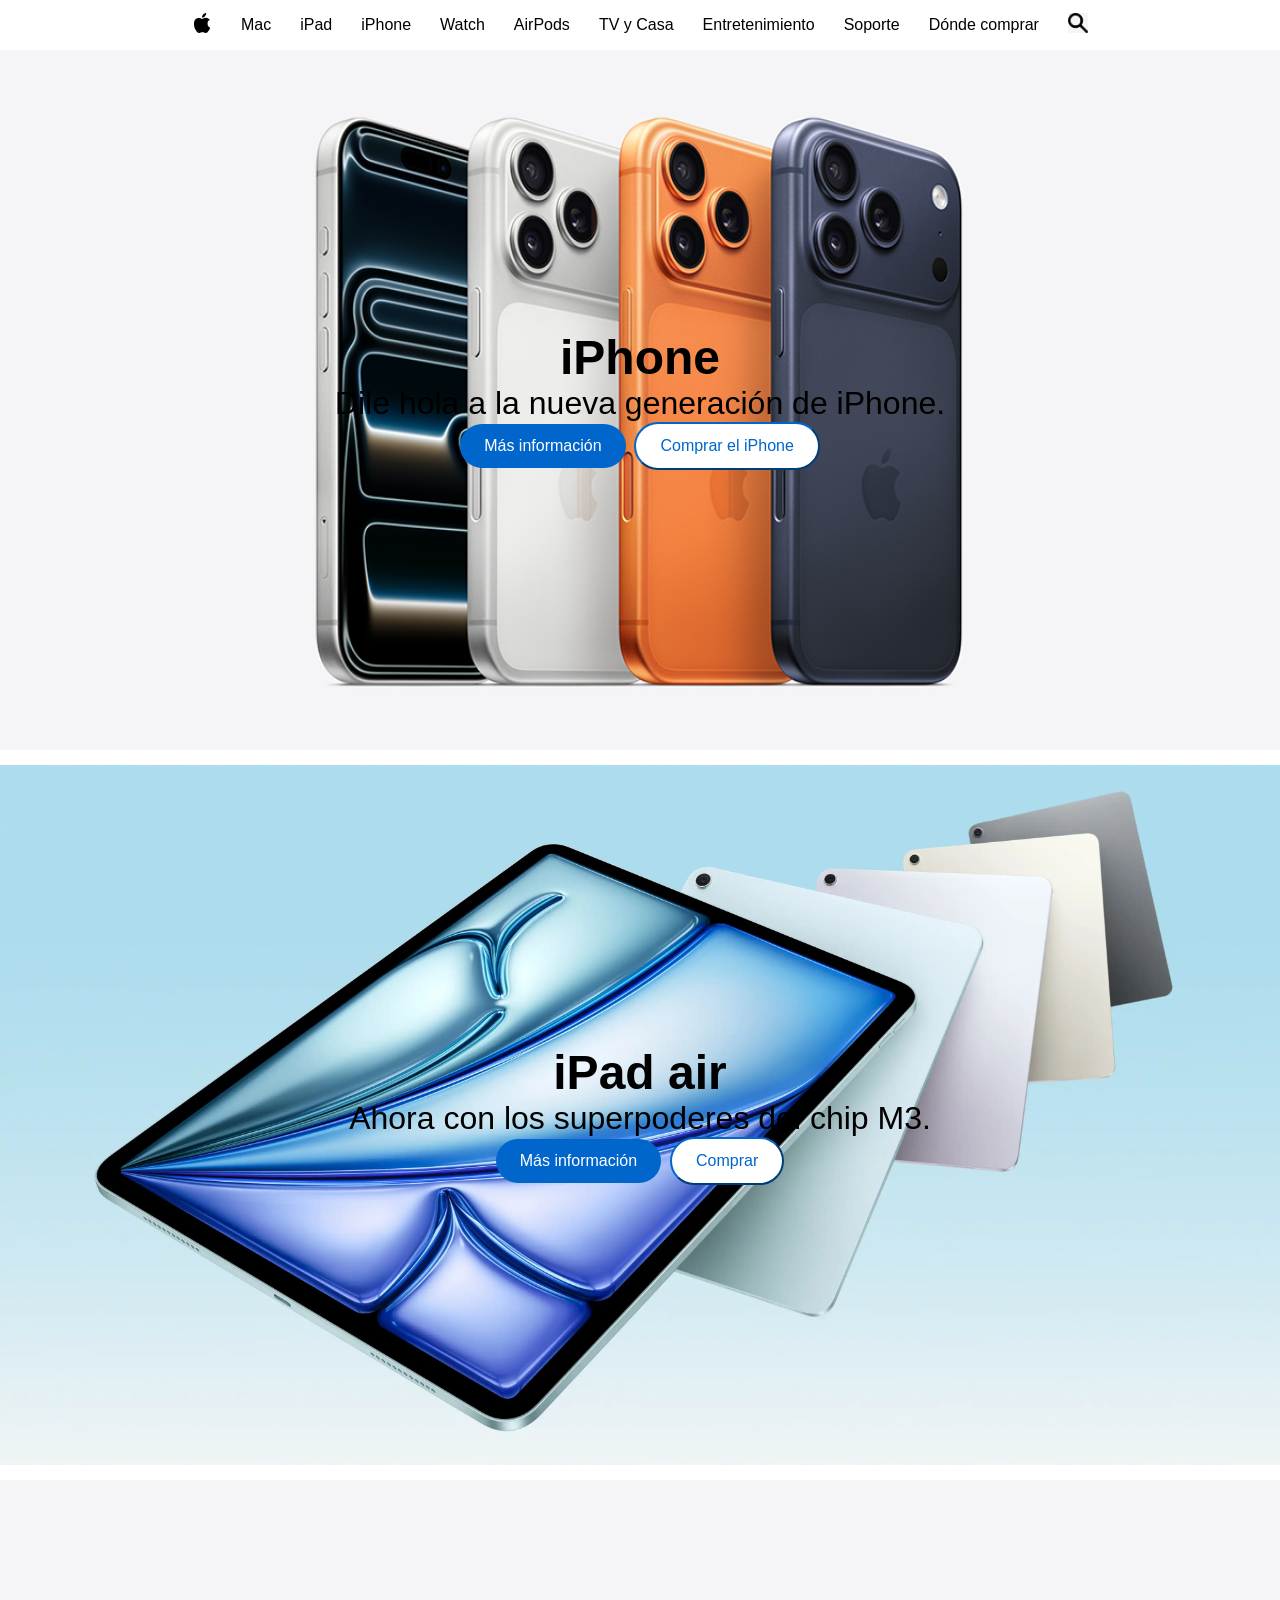
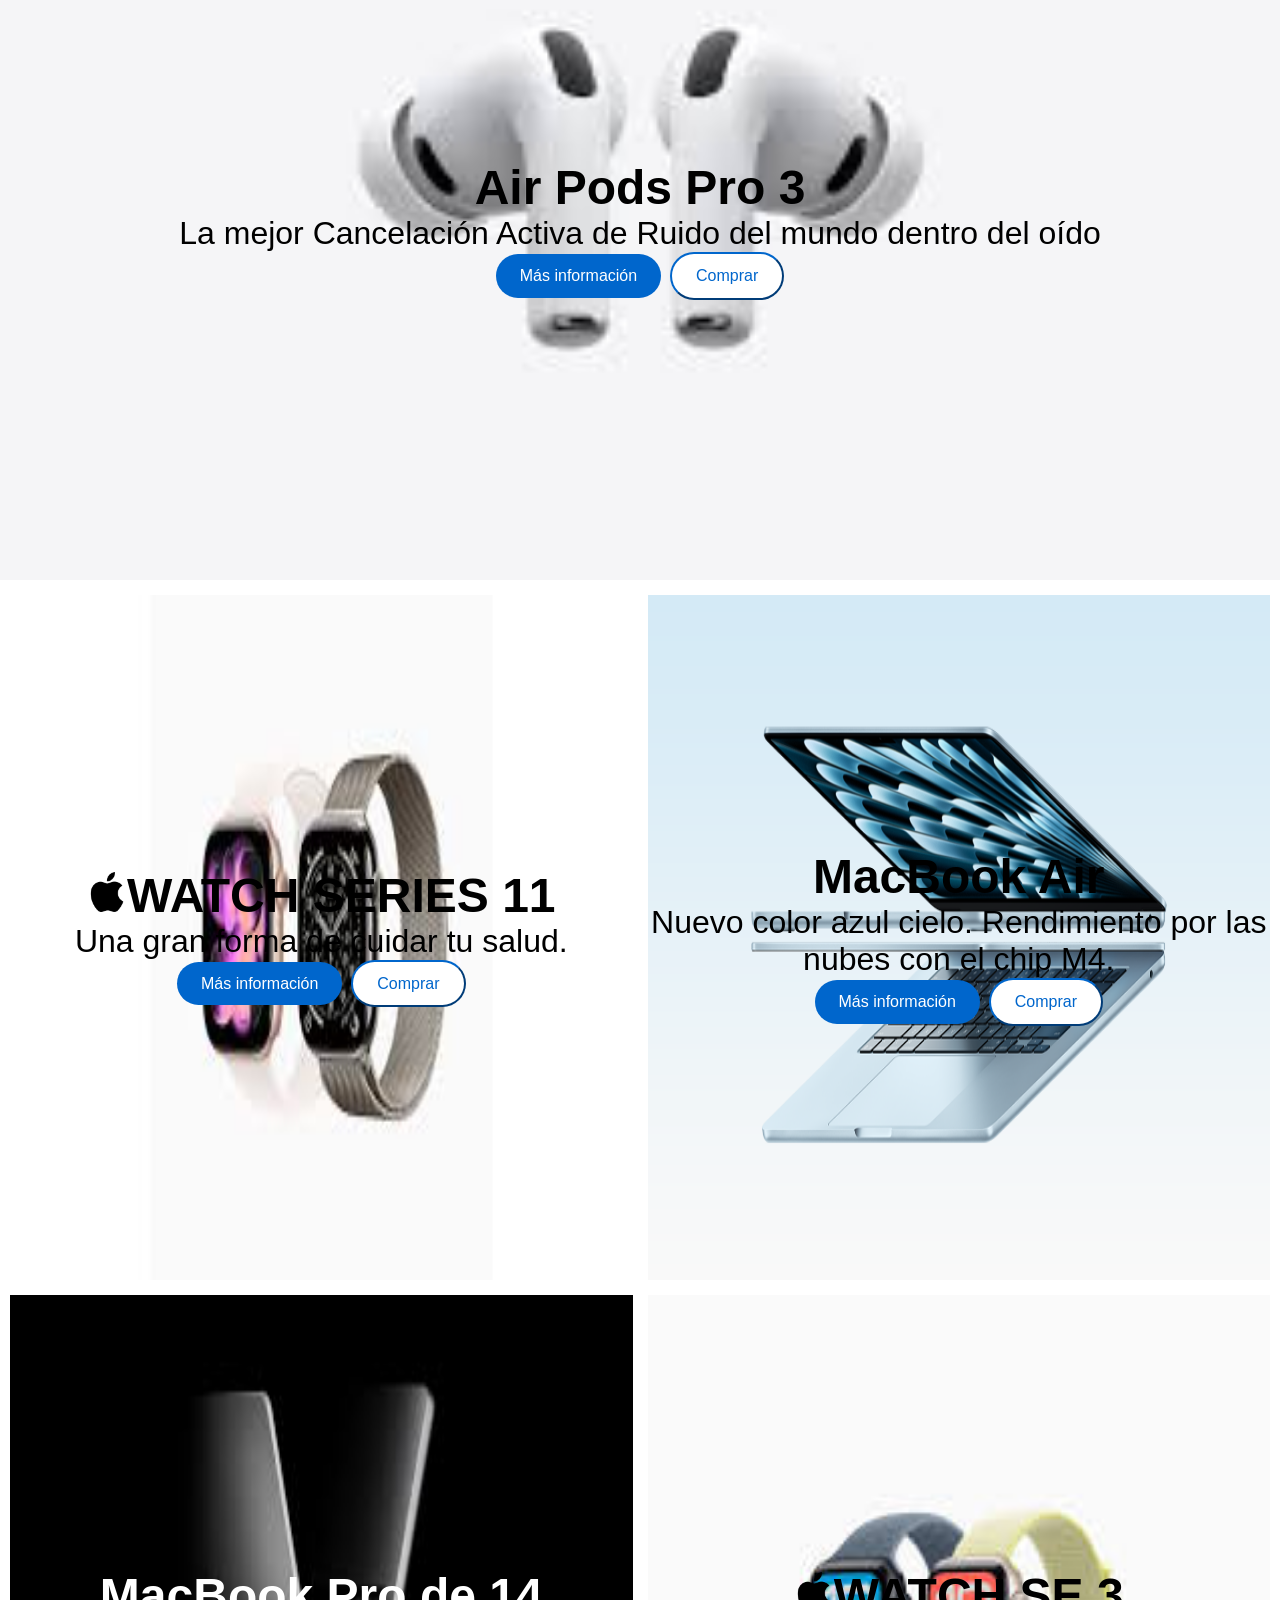
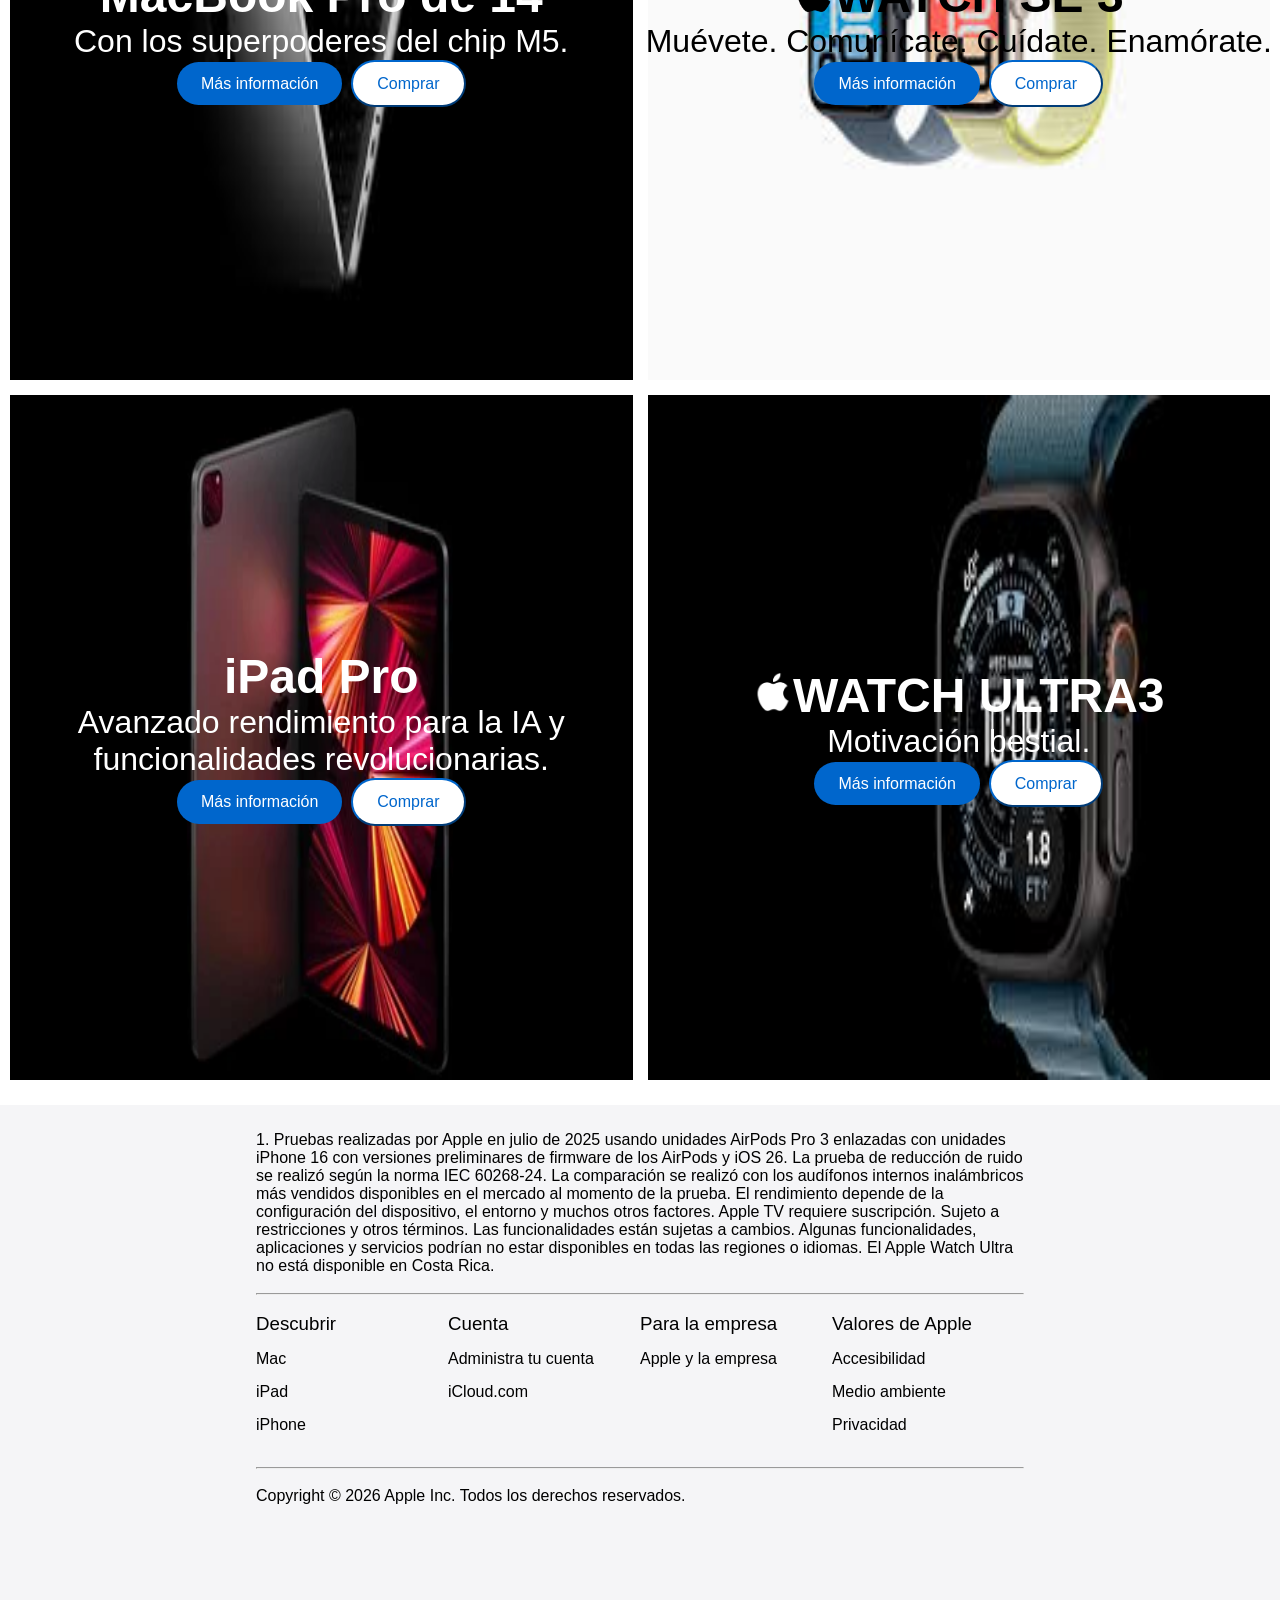
==== index.html @ 3c0b95d3 "primer commit" ====
<!DOCTYPE html>
<html lang="en">
<head>
    <meta charset="UTF-8">
    <title>Apple</title>

    <link rel="stylesheet" href="estilos.css">
</head>
<body>
    <h1>Apple</h1>
    <!-- navegacion -->
    <header>
        <nav>
            <ul>
                <li><img src="img/apple-logo.png" width="20px" alt=""></li>
                <li>Mac</li>
                <li>iPad</li>
                <li>iPhone</li>
                <li>Watch</li>
                <li>AirPods</li>
                <li>TV y Casa</li>
                <li>Entretenimiento</li>
                <li>Soporte</li>
                <li>Dónde comprar</li>
                <li><img src="img/buscar.png" style="border-color: white;" width="20px" alt=""></li>
            </ul>
        </nav>
    </header>
    <main>
        <!-- primera seccion -->
        <section>
            <div class="seccion">
                <img src="img/foto1.png" alt="">
                <div class="contenido">
                    <h2>iPhone</h2>
                    <p>Dile hola a la nueva generación de iPhone.</p>
                    <button class="btn1">
                        <p>Más información</p>
                    </button>
                    <button class="btn2">
                        <p>Comprar el iPhone</p>
                    </button>
                </div>
            </div>
            <div class="seccion">
                <img src="img/ipadair.png" alt="">
                <div class="contenido">
                    <h2>iPad air</h2>
                    <p>Ahora con los superpoderes del chip M3.</p>
                    <button class="btn1">
                        <p>Más información</p>
                    </button>
                    <button class="btn2">
                        <p>Comprar</p>
                    </button>
                </div>
            </div>
            <div class="seccion">
                <img src="img/foto3.jpg" alt="">
                <div class="contenido">
                    <h2>Air Pods Pro 3</h2>
                    <p>La mejor Cancelación Activa de Ruido del mundo dentro del oído</p>
                    <button class="btn1">
                        <p>Más información</p>
                    </button>
                    <button class="btn2">
                        <p>Comprar</p>
                    </button>
                </div>
            </div>
        </section>
        <!-- seccion grid -->
        <section class="contenedor-grid">
            <div class="seccion-grid">
                <img src="img/grid1.jpg" alt="">
                <div class="grid">
        
                    <h2><img src="img/apple-logo.png" width="40px" alt=""><strong>WATCH</strong> SERIES 11</h2>
                    <p>Una gran forma de cuidar tu salud.</p>
                    <button class="btn1">
                        <p>Más información</p>
                    </button>
                    <button class="btn2">
                        <p>Comprar</p>
                    </button>
                </div>
            </div>
            <div class="seccion-grid">
                <img src="img/grid2.png" alt="">
                <div class="grid">
         
                    <h2>MacBook Air</h2>
                    <p>Nuevo color azul cielo. Rendimiento por las nubes con el chip M4.</p>
                    <button class="btn1">
                        <p>Más información</p>
                    </button>
                    <button class="btn2">
                        <p>Comprar</p>
                    </button>
                </div>
            </div>
            <div class="seccion-grid">
                <img src="img/grid3.jpg" alt="">
                <div class="grid" style="color: white;">
            
                    <h2>MacBook Pro de 14</h2>
                    <p>Con los superpoderes del chip M5.</p>
                    <button class="btn1">
                        <p>Más información</p>
                    </button>
                    <button class="btn2">
                        <p>Comprar</p>
                    </button>
                </div>
            </div>
            <div class="seccion-grid">
                <img src="img/grid4.jpg" alt="">
                <div class="grid">
       
                    <h2><img src="img/apple-logo.png" width="40px" alt=""><strong>WATCH</strong> SE 3</h2>
                    <p>Muévete. Comunícate. Cuídate. Enamórate.</p>
                    <button class="btn1">
                        <p>Más información</p>
                    </button>
                    <button class="btn2">
                        <p>Comprar</p>
                    </button>
                </div>
            
            </div>
            <div class="seccion-grid">
                <img src="img/grid5.png" alt="">
                <div class="grid" style="color: white;">
              
                    <h2>iPad Pro</h2>
                    <p>Avanzado rendimiento para la IA y funcionalidades revolucionarias.</p>
                    <button class="btn1">
                        <p>Más información</p>
                    </button>
                    <button class="btn2">
                        <p>Comprar</p>
                    </button>
                </div>
            </div>
            <div class="seccion-grid">
                <img src="img/grid6.jpg" alt="">
                <div class="grid" style="color: white;">
         
                    <h2><img src="img/apple-logo-blanco.png" width="40px" alt=""><strong>WATCH</strong> ULTRA3</h2>
                    <p>Motivación bestial.</p>
                    <button class="btn1">
                        <p>Más información</p>
                    </button>
                    <button class="btn2">
                        <p>Comprar</p>
                    </button>
                </div>
            </div>
        </section>
        
    </main>
    <footer>
        <p>1. Pruebas realizadas por Apple en julio de 2025 usando unidades AirPods Pro 3 enlazadas con unidades iPhone 16 con versiones preliminares de firmware de los AirPods y iOS 26. La prueba de reducción de ruido se realizó según la norma IEC 60268-24. La comparación se realizó con los audífonos internos inalámbricos más vendidos disponibles en el mercado al momento de la prueba. El rendimiento depende de la configuración del dispositivo, el entorno y muchos otros factores.
Apple TV requiere suscripción. Sujeto a restricciones y otros términos.
Las funcionalidades están sujetas a cambios. Algunas funcionalidades, aplicaciones y servicios podrían no estar disponibles en todas las regiones o idiomas.
El Apple Watch Ultra no está disponible en Costa Rica.
        </p>
        <br>
        <hr>
        <br>
        <div class="grid-footer">
            <div>
                <h3>Descubrir</h3>
                <ul>
                    <li>Mac</li>
                    <li>iPad</li>
                    <li>iPhone</li>
                </ul>
            </div>
            <div>
                <h3>Cuenta</h3>
                <ul>
                    <li>Administra tu cuenta</li>
                    <li>iCloud.com</li>
                </ul>
            </div>
            <div>
                <h3>Para la empresa</h3>
                <ul>
                    <li>Apple y la empresa</li>
                </ul>
            </div>
            <div>
                <h3>Valores de Apple</h3>
                <ul>
                    <li>Accesibilidad</li>
                    <li>Medio ambiente</li>
                    <li>Privacidad</li>
                </ul>
            </div>
        </div>
        <br>
        <hr>
        <br>
        <p>Copyright © 2026 Apple Inc. Todos los derechos reservados.</p>
    </footer>
</body>
</html>
---- estilos.css ----
*{
    padding: 0;
    margin: 0;
    box-sizing: border-box;
    font-family: -apple-system, BlinkMacSystemFont, "Segoe UI", Roboto, Arial, sans-serif;
}

body{
    width: 100vw;
}
h1{
    display: none;
}
/* nav */
li{
    list-style: none;
    font-weight: 300;
}
nav{
    height: 50px;
}
nav > ul  {
    padding-left: 15%;
    padding-right: 15%;
    display: flex;
    justify-content: space-between;
    align-items: center;
    height: 100%;
}
/* seccion 1 */
.seccion {
    height: 700px;   

    display: flex;
    justify-content: center;
    align-items: center;
    text-align: center;
    font-size: 2em;
}

.btn1 {
    padding: 0.8em 1.5em;
    font-size: 16px;
    border: none;
    border-radius: 30px;
    cursor: pointer;
    color: white;
    background-color: #06c;
}
.btn2 {
    padding: 0.8em 1.5em;
    font-size: 16px;
    border-color: #06c;
    border-width: 2px;
    border-radius: 30px;
    cursor: pointer;
    color: #06c;
    background-color: white;
}
section > div{
    margin-bottom: 15px;
}
.seccion > img {
    width: 100%;
    height: 100%;
}
.contenido {
    position: absolute;
}
/* seccion grid */

.contenedor-grid {

    display: grid;
    grid-template-columns: repeat(2, 1fr);
    grid-template-rows: 700px 700px 700px;
    margin: 10px;
    column-gap: 15px;
}
.contenedor-grid > div {
    background-color: aqua;
}
.seccion-grid { 
    display: flex;
    justify-content: center;
    align-items: center;
    text-align: center;
    font-size: 2em;
}
.grid {
    position: absolute;
}


.seccion-grid > img {
    width: 100%;
    height: 100%;
}
footer {
    height: 38em;
    background-color: rgb(245, 245, 247);
    padding: 2%;
    padding-left: 20%;
    padding-right: 20%;
}
.grid-footer {
    display: grid;
    grid-template-columns: repeat(4, 1fr);
}
h3{
    font-weight: 400;
}
h3{
    margin-bottom: 15px;
}
.grid-footer li {
    margin-bottom: 15px;
}
@media (max-width:1000px) {
        nav > ul  {
        padding-left: 1%;
        padding-right: 1%;
    }
}
@media (max-width:700px) {
    footer {
        height: 62em;
        padding: 2%;
        padding-left: 10%;
        padding-right: 10%;
    }
    .grid-footer {
        display: grid;
        grid-template-columns: 100%;
    }
    .contenedor-grid {
        grid-template-columns: 100%;
    }
    nav> li {
        display: none;
    }
    nav ul li{
        display: none; 
    }
    nav ul li:first-child{
        display: block;
    }
    
}
.btn1,
.btn2{
    transition: transform 0.2s ease;
}
.btn1:hover,
.btn2:hover{
    transform: scale(1.07);
}
.btn2:hover {
    color: white;
    background-color: #06c;

}
nav ul li{
    transition: transform 0.2s ease;
    cursor: pointer;
}
nav ul li:hover{
    transform: scale(1.1);
}
.grid-footer li{
    cursor: pointer;
}
.grid-footer li:hover{
    text-decoration: underline;
}
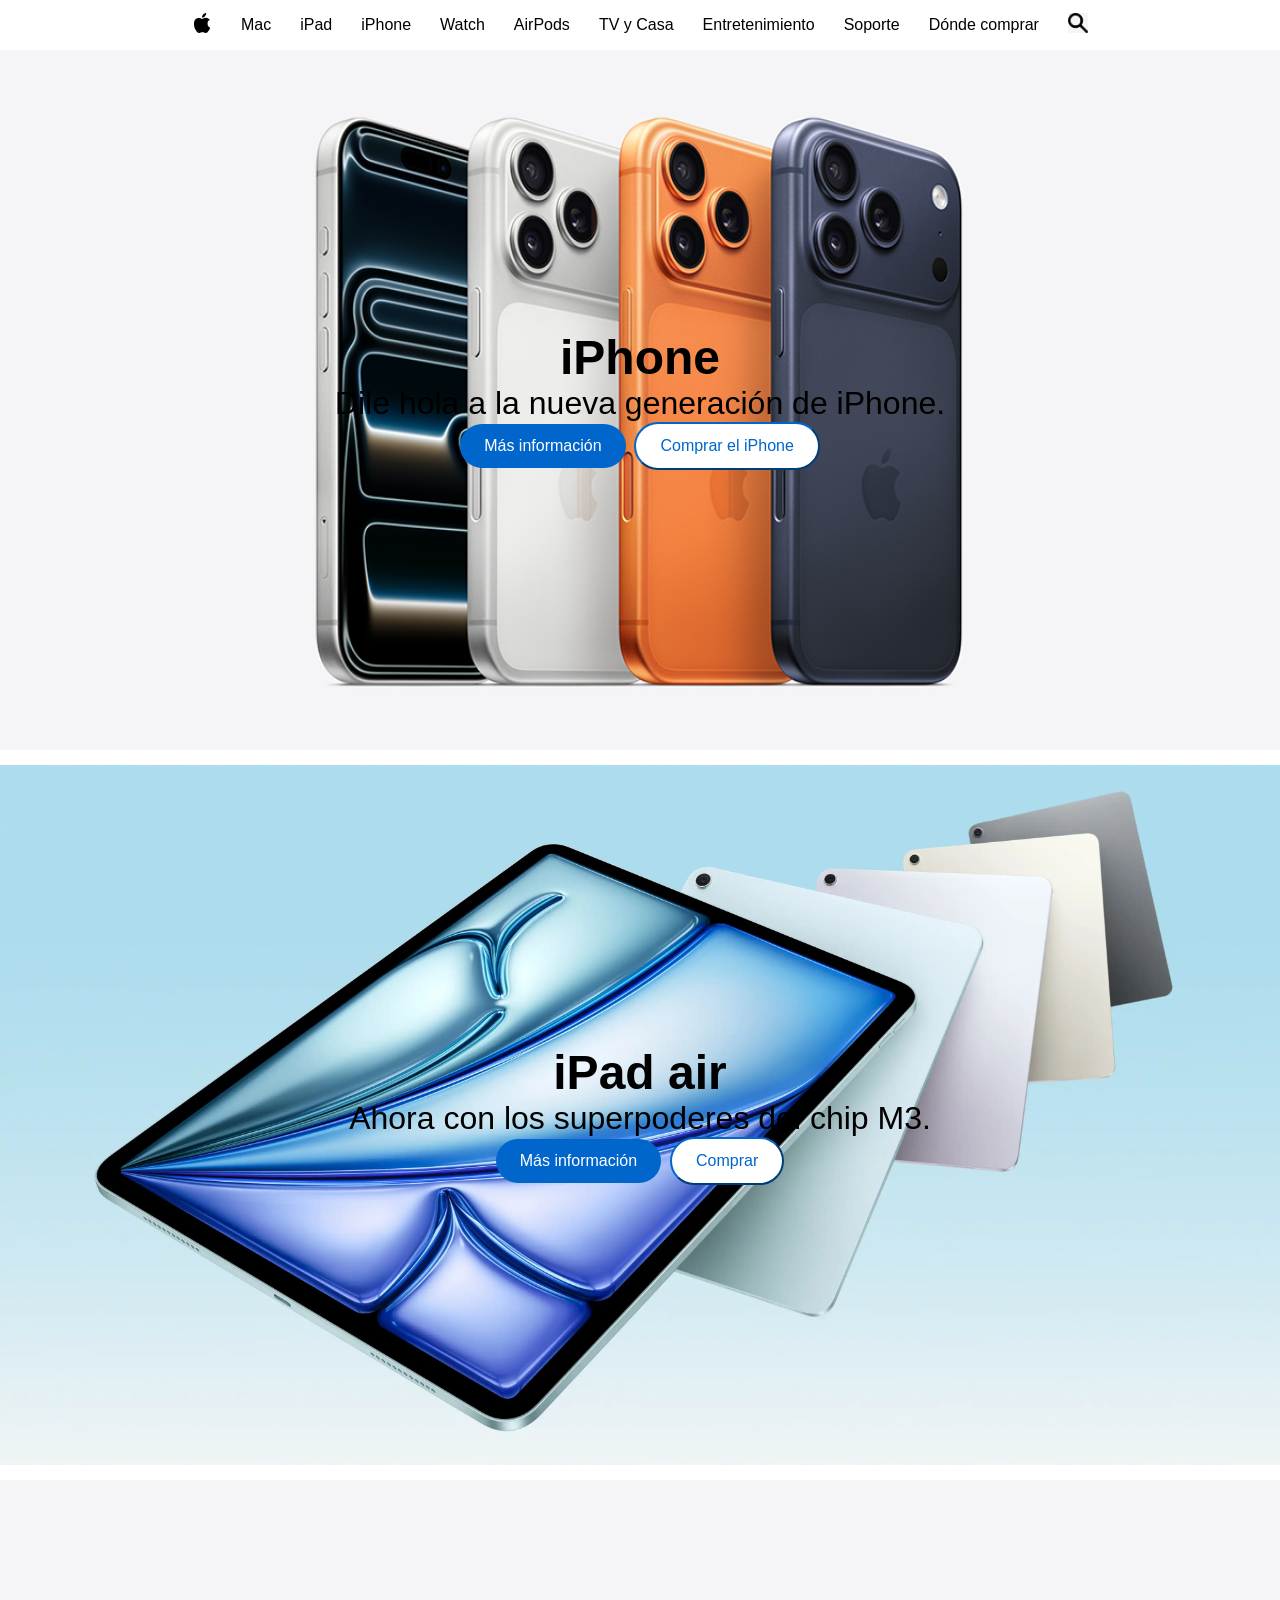
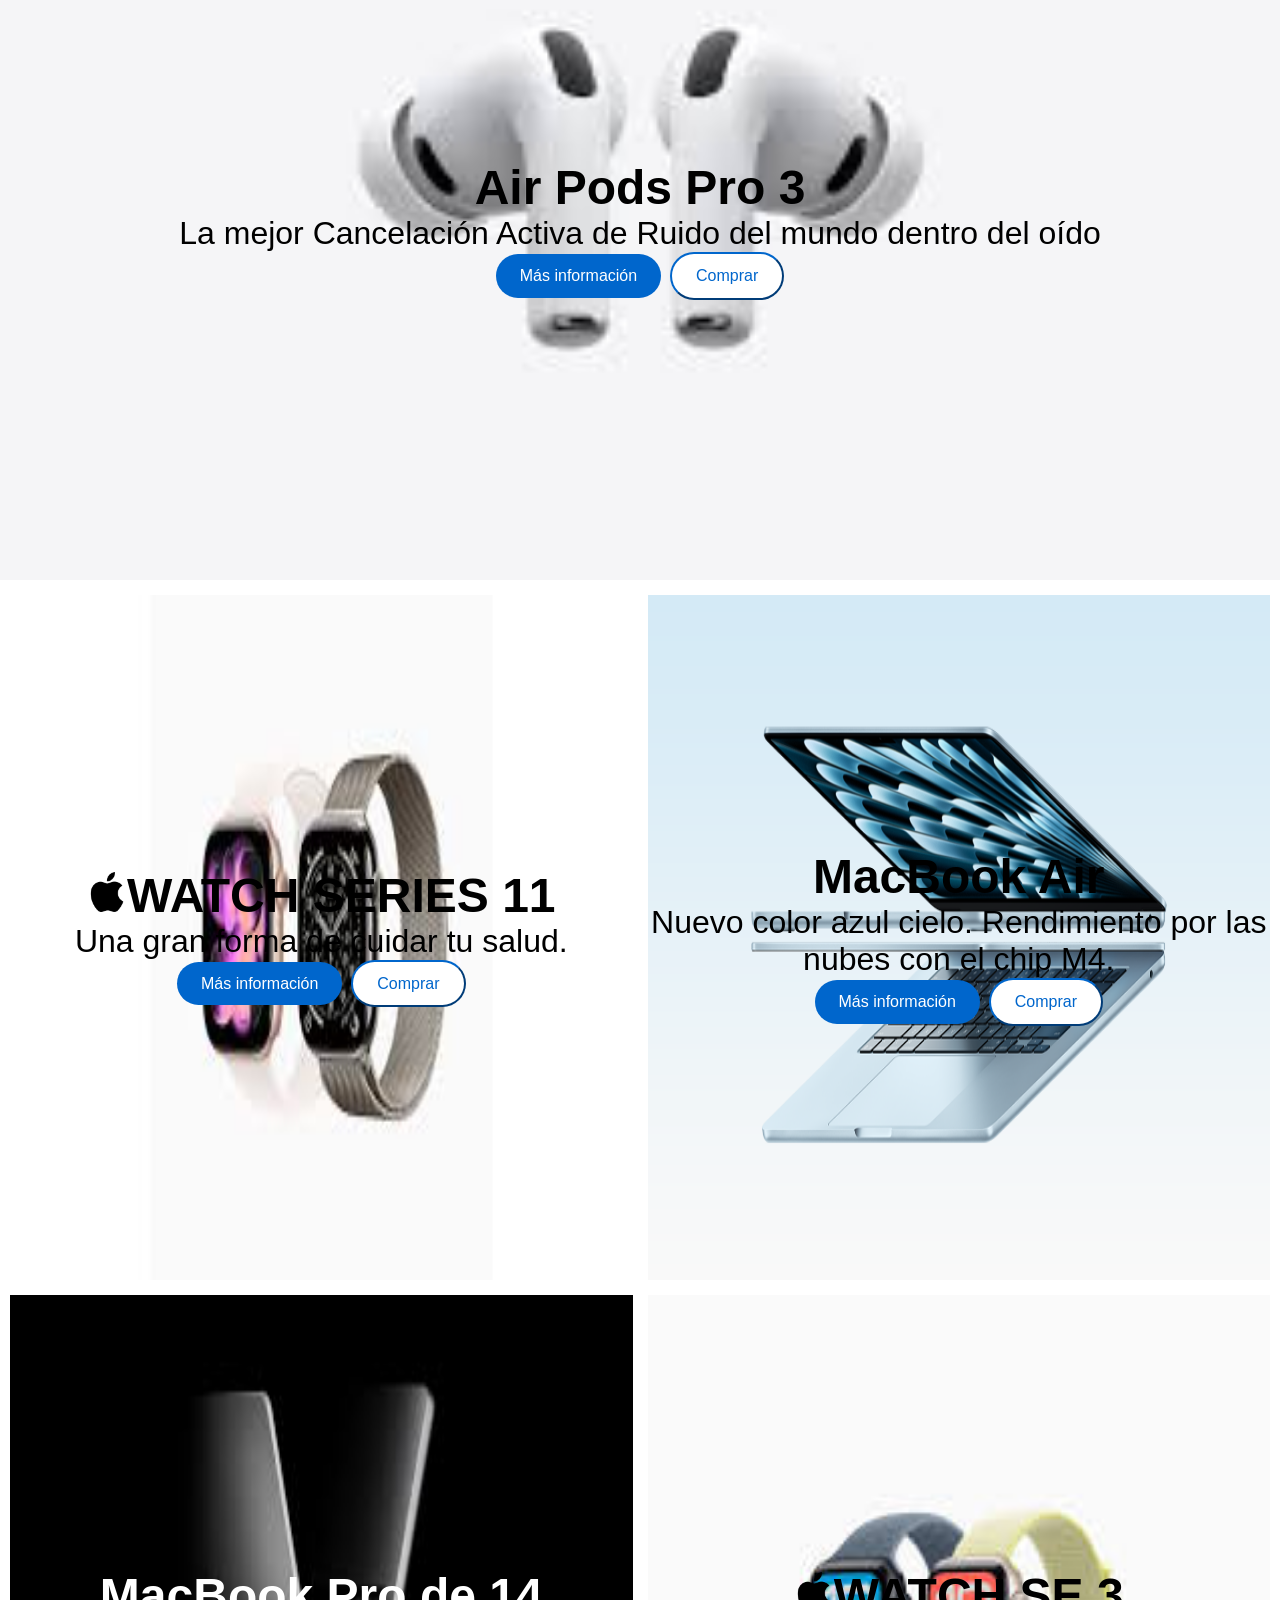
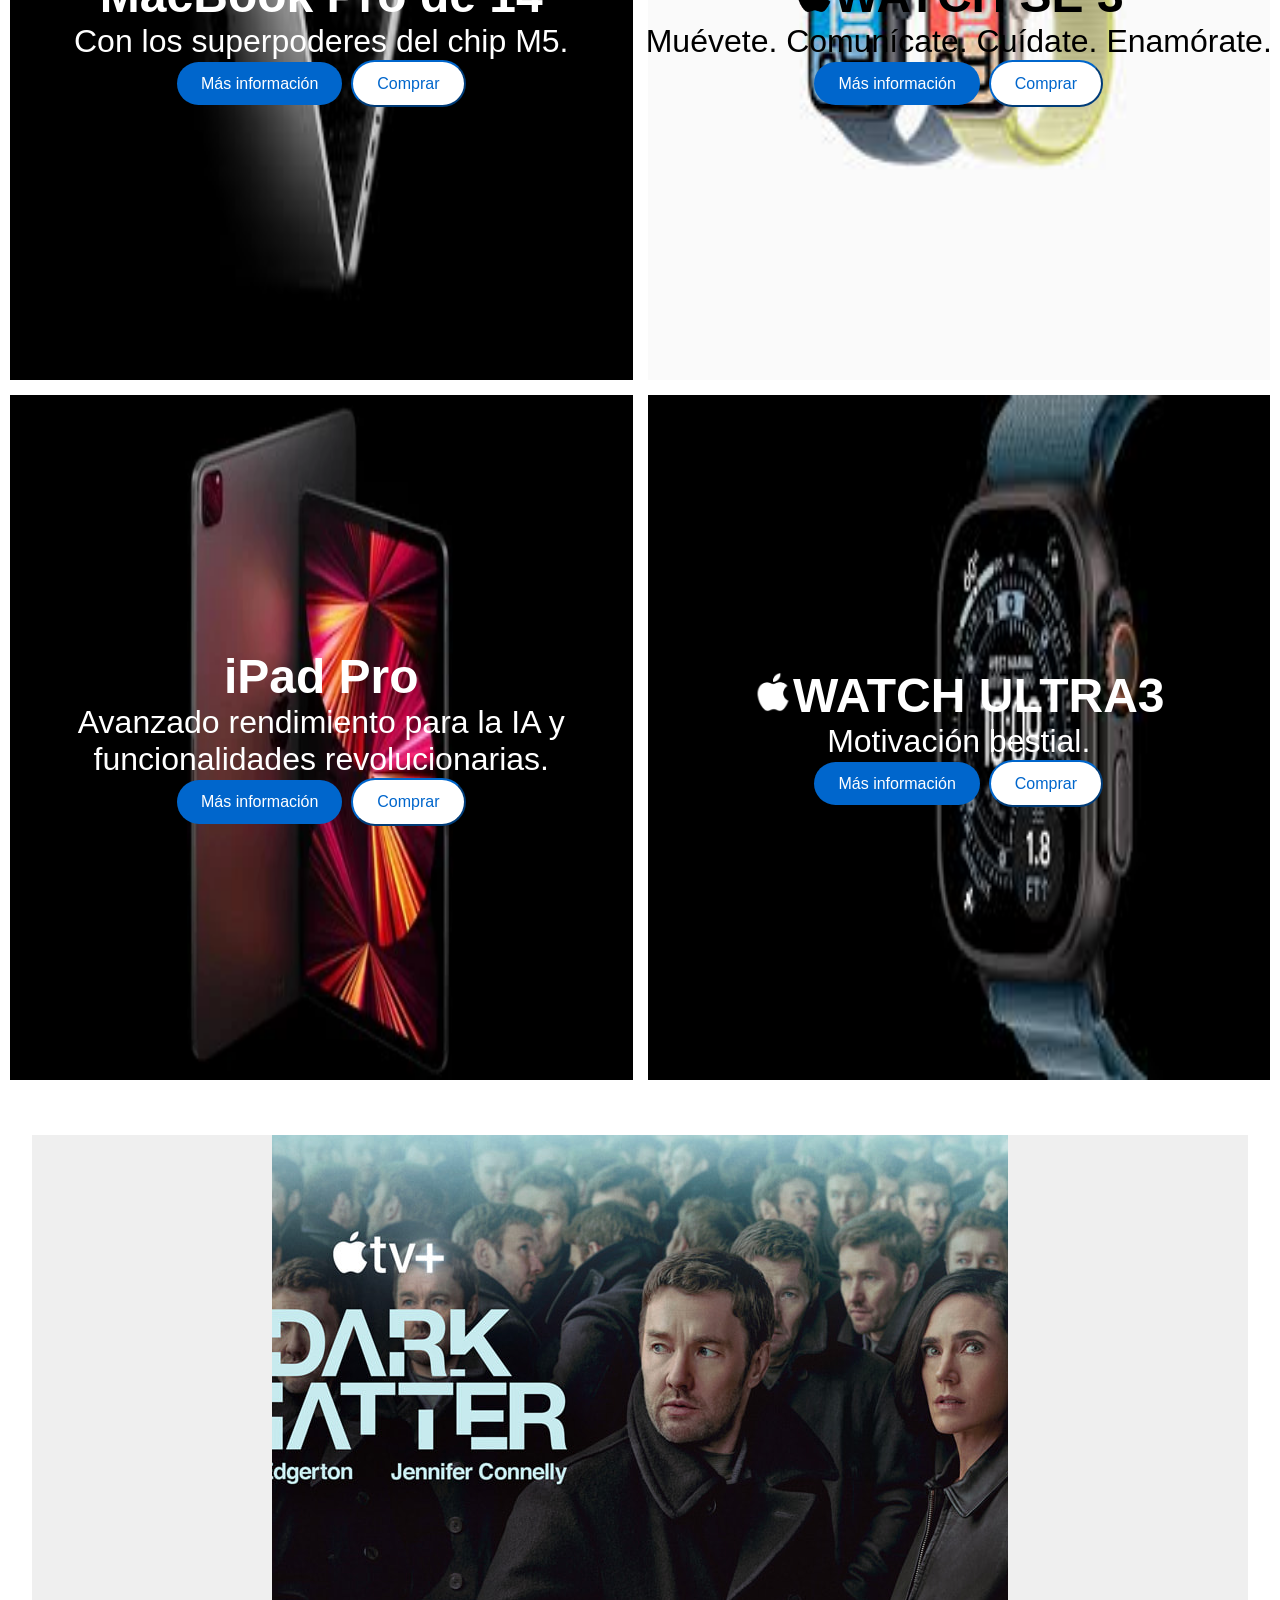
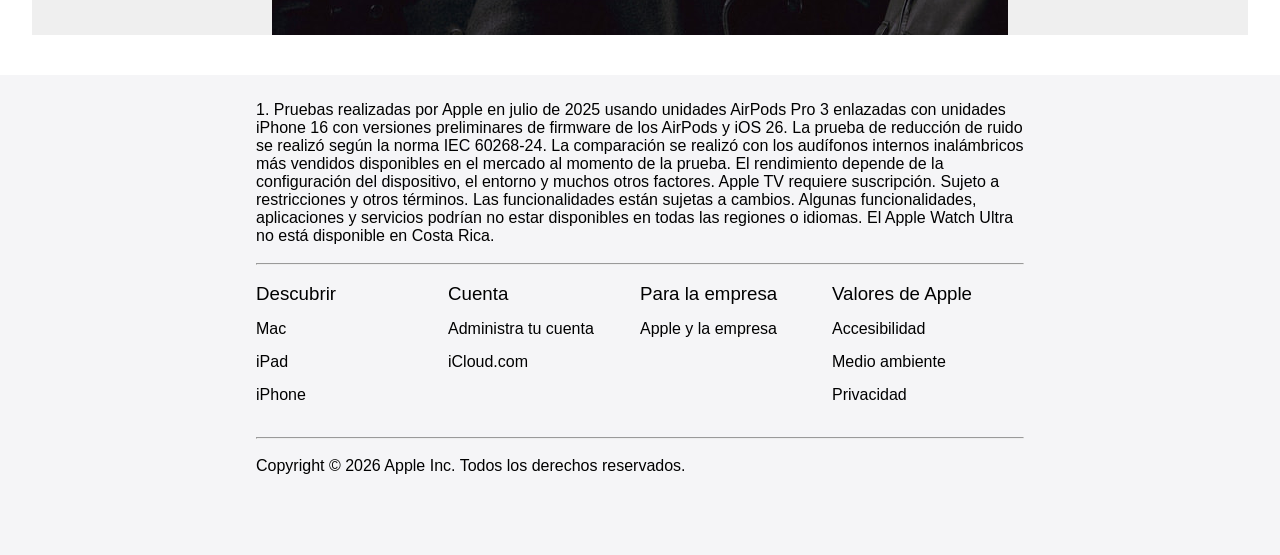
==== commit df743481: "agregar js" ====
--- a/index.html
+++ b/index.html
@@ -13,15 +13,15 @@
         <nav>
             <ul>
                 <li><img src="img/apple-logo.png" width="20px" alt=""></li>
-                <li>Mac</li>
-                <li>iPad</li>
-                <li>iPhone</li>
-                <li>Watch</li>
-                <li>AirPods</li>
-                <li>TV y Casa</li>
-                <li>Entretenimiento</li>
-                <li>Soporte</li>
-                <li>Dónde comprar</li>
+                <li><a href="#mac">Mac</a></li>
+                <li><a href="#ipad">iPad</a></li>
+                <li><a href="#iphone">iPhone</a></li>
+                <li><a href="#watch">Watch</a></li>
+                <li><a href="#airpods">AirPods</a></li>
+                <li><a href="#tv">TV y Casa</a></li>
+                <li><a href="#tv">Entretenimiento</a></li>
+                <li><a href="soporte.html">Soporte</a></li>
+                <li><a href="comprar.html">Dónde comprar</a></li>
                 <li><img src="img/buscar.png" style="border-color: white;" width="20px" alt=""></li>
             </ul>
         </nav>
@@ -29,7 +29,7 @@
     <main>
         <!-- primera seccion -->
         <section>
-            <div class="seccion">
+            <div class="seccion" id="iphone">
                 <img src="img/foto1.png" alt="">
                 <div class="contenido">
                     <h2>iPhone</h2>
@@ -42,7 +42,7 @@
                     </button>
                 </div>
             </div>
-            <div class="seccion">
+            <div class="seccion" id="ipad">
                 <img src="img/ipadair.png" alt="">
                 <div class="contenido">
                     <h2>iPad air</h2>
@@ -55,7 +55,7 @@
                     </button>
                 </div>
             </div>
-            <div class="seccion">
+            <div class="seccion" id="airpods">
                 <img src="img/foto3.jpg" alt="">
                 <div class="contenido">
                     <h2>Air Pods Pro 3</h2>
@@ -71,7 +71,7 @@
         </section>
         <!-- seccion grid -->
         <section class="contenedor-grid">
-            <div class="seccion-grid">
+            <div class="seccion-grid" id="watch">
                 <img src="img/grid1.jpg" alt="">
                 <div class="grid">
         
@@ -85,7 +85,7 @@
                     </button>
                 </div>
             </div>
-            <div class="seccion-grid">
+            <div class="seccion-grid" id="mac">
                 <img src="img/grid2.png" alt="">
                 <div class="grid">
          
@@ -157,7 +157,28 @@
                 </div>
             </div>
         </section>
-        
+        <!-- carrusel -->
+        <section class="carrusel" id="tv">
+            <div class="track">
+                <article class="slide">
+                    <img src="img/peli1.jpg" alt="">
+                </article>
+                <article class="slide">
+                    <img src="img/peli2.jpg" alt="">
+                </article>
+                <article class="slide">
+                    <img src="img/peli3.jpg" alt="">
+                </article>
+                <article class="slide">
+                    <img src="img/peli4.jpg" alt="">
+                </article>
+                <article class="slide">
+                    <img src="img/peliii5.jpg" alt="">
+                </article>
+            </div>
+            <button class="btn antes"></button>
+            <button class="btn siguiente"></button>
+        </section>
     </main>
     <footer>
         <p>1. Pruebas realizadas por Apple en julio de 2025 usando unidades AirPods Pro 3 enlazadas con unidades iPhone 16 con versiones preliminares de firmware de los AirPods y iOS 26. La prueba de reducción de ruido se realizó según la norma IEC 60268-24. La comparación se realizó con los audífonos internos inalámbricos más vendidos disponibles en el mercado al momento de la prueba. El rendimiento depende de la configuración del dispositivo, el entorno y muchos otros factores.
@@ -204,5 +225,7 @@
         <br>
         <p>Copyright © 2026 Apple Inc. Todos los derechos reservados.</p>
     </footer>
+
+    <script type="text/javascript" src="js/main.js"></script>
 </body>
 </html>
--- a/estilos.css
+++ b/estilos.css
@@ -97,7 +97,7 @@
     height: 100%;
 }
 footer {
-    height: 38em;
+    height: 30em;
     background-color: rgb(245, 245, 247);
     padding: 2%;
     padding-left: 20%;
@@ -172,4 +172,192 @@
 }
 .grid-footer li:hover{
     text-decoration: underline;
+}
+
+/* carrusel */
+.carrusel{
+    width: 95%;
+    max-width: 100%;
+    height: 500px;
+    margin: 40px auto;
+    overflow: hidden;
+    position: relative;
+}
+.track{
+    display: flex;
+    transition: transform 1s ease;
+}
+.slide {
+    min-width: 100%;
+    height: 500px;
+    height: 500px;
+    display: flex;
+    justify-content: center;
+    align-items: center;
+    font-weight: bold
+}
+.btn{
+    position: absolute;
+    max-width: 240px;
+    max-height: 510px;
+    width: 100%;
+    height: 100%;
+    top: 50%;
+    transform: translateY(-50%);
+    border: none;
+    cursor: pointer;
+}
+.antes{
+    left: 0px;
+}
+.siguiente{
+    right: 0px;
+}
+a {
+    text-decoration: none;
+    color: inherit;
+}
+/* soporte pagina */
+#contacto{
+    padding: 60px 20px;
+    background-color: #f0f0f0;
+}
+#contacto .container{
+    max-width: 500px;
+    margin: auto;
+    background: white;
+    padding: 30px;
+    box-shadow: 0 2px 8px rgba(0,0,0,0.1);
+    border-radius: 10px;
+}
+#contacto h2{
+    text-align: center;
+    margin-bottom: 25px;
+}
+#contacto p{
+    text-align: center;
+    margin-bottom: 25px;
+}
+form label {
+    display: block;
+    margin-bottom: 5px;
+    font-weight: bold;
+}
+form input {
+    width: 95%;
+    padding: 10px;
+    margin-bottom: 15px;
+    border-radius: 5px;
+    border: 1px solid #d4c8c8;
+}
+form button {
+    background-color: #333;
+    color: white;
+    border: none;
+    padding: 12px;
+    width: 100%;
+    border-radius: 5px;
+    cursor: pointer;
+   
+}
+form button:hover{
+    transition: 0.5s;
+    background-color: #555;
+}
+.soporte{
+    display: flex;
+    flex-direction: column;
+    align-items: center;
+    margin-bottom: 5em;
+    margin-top: 4em;
+}
+.soporte >h2{
+    font-size: 64px;
+    font-weight: bold;
+}
+.soporte > p{
+    font-size: 24px;
+    margin-top: 34px;
+}
+.fichas-soporte{
+    background-color: #fafafc;
+    display: flex;
+    gap: 5em;
+    justify-content: center;
+    padding: 5em;
+}
+.fichas-soporte section{
+    border-radius: 20px;
+    background-color: white;
+}
+.articulo{
+    flex-direction: row;
+    max-width: 500px;
+    width: 100%;
+    height: 100%;
+    padding: 5em;
+    background-color: white;
+    border-radius: 20px;
+}
+.articulo  h3 {
+    color: #06c;
+}
+.compra{
+    display: flex;
+    flex-direction: column;
+    padding: 5em 10em;
+}
+.titulo-compra{
+    display: flex;
+    justify-content: space-between;
+}
+.titulo-compra h2{
+    font-weight: 610;
+    font-size: 4em;
+}
+.titulo-compra p{
+    font-weight: 600;
+    font-size: 1.5em;
+}
+.p-compra{
+    width: 400px;
+}
+.elegir-compra{
+    background-color: rgb(245, 245, 247);
+    border-radius: 20px;
+    margin-top: 2.5em;
+}
+.elegir-compra > ul{
+    display: flex;
+    justify-content: space-between;
+    padding: 1em 2em;
+    font-size: 1.3em;
+    font-weight: 700;
+}
+
+.elegir-compra ul li{
+    transition: transform 0.2s ease;
+    cursor: pointer;
+}
+.elegir-compra ul li:hover{
+    transform: scale(1.1);
+}
+.seccion-disribuidor{
+    background-color: white;
+    padding: 5em;
+}
+.seccion-disribuidor h3 {
+    font-size: 3em;
+    font-weight: bold;
+}
+.ficha-compra{
+    background-color: rgb(245, 245, 247);
+}
+.seccion-disribuidor p {
+    font-size: 1.5em;
+    
+    margin-bottom: 10px;
+}
+.seccion-disribuidor > button{
+    font-size: 1.2em;
 }
